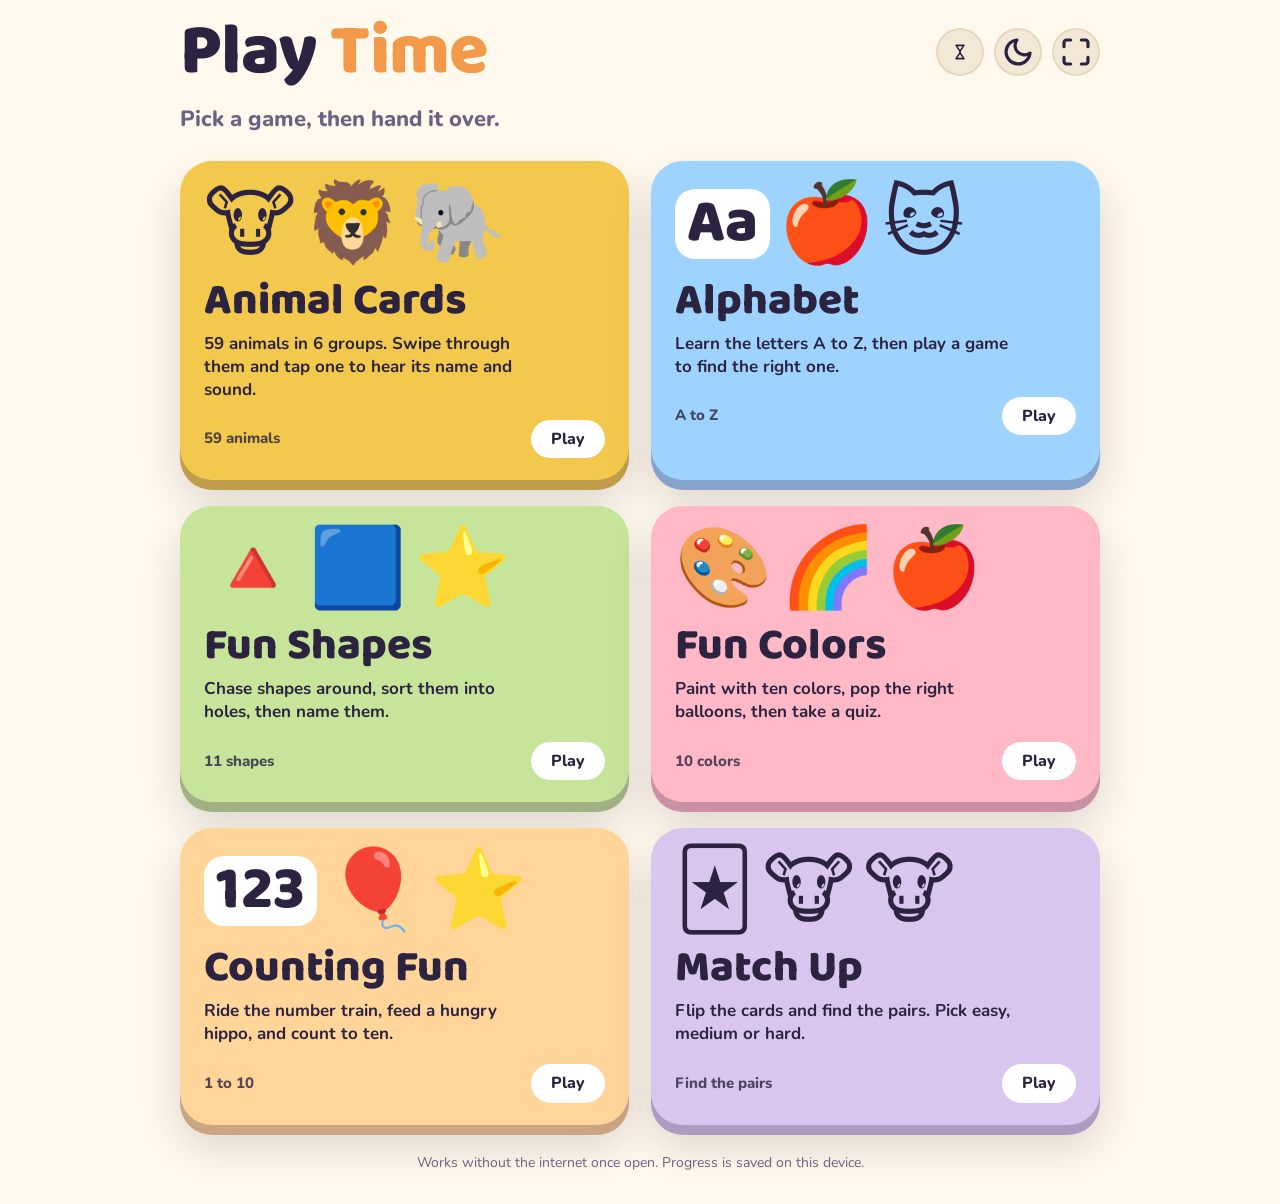
==== index.html @ bae65117 "Add a bear app icon, favicon and home-screen manifest Co-Authored-By: Claude Opus 5.5 <noreply@anthr" ====
<!doctype html>
<html lang="en">
<head>
<meta charset="utf-8">
<meta name="viewport" content="width=device-width, initial-scale=1, viewport-fit=cover">
<meta name="theme-color" content="#FFF8EC">
<script src="js/theme.js"></script>
<link rel="icon" href="icon.svg" type="image/svg+xml">
<link rel="apple-touch-icon" href="apple-touch-icon.png">
<link rel="manifest" href="manifest.webmanifest">
<title>Play Time</title>
<link rel="preconnect" href="https://fonts.googleapis.com">
<link rel="preconnect" href="https://fonts.gstatic.com" crossorigin>
<link rel="stylesheet" href="https://fonts.googleapis.com/css2?family=Baloo+2:wght@600;800&family=Nunito:wght@500;700;800&display=swap">
<link rel="stylesheet" href="css/base.css">
<link rel="stylesheet" href="css/hub.css">
</head>
<body>
<main class="wrap hub">
  <header class="bar">
    <h1>Play <span>Time</span></h1>
    <button class="icon-btn" data-theme-toggle aria-label="Switch to dark mode"><svg class="i-moon" viewBox="0 0 24 24" fill="none" stroke="currentColor" stroke-width="2.4" stroke-linecap="round" stroke-linejoin="round" aria-hidden="true"><path d="M21 12.8A9 9 0 1 1 11.2 3a7 7 0 0 0 9.8 9.8z"/></svg><svg class="i-sun" viewBox="0 0 24 24" fill="none" stroke="currentColor" stroke-width="2.4" stroke-linecap="round" stroke-linejoin="round" aria-hidden="true"><circle cx="12" cy="12" r="4"/><path d="M12 2v2M12 20v2M4.9 4.9l1.4 1.4M17.7 17.7l1.4 1.4M2 12h2M20 12h2M4.9 19.1l1.4-1.4M17.7 6.3l1.4-1.4"/></svg></button>
    <button class="icon-btn" id="fsBtn" aria-label="Full screen"><svg viewBox="0 0 24 24" fill="none" stroke="currentColor" stroke-width="2.4" stroke-linecap="round" stroke-linejoin="round" aria-hidden="true"><path d="M8 3H5a2 2 0 0 0-2 2v3M21 8V5a2 2 0 0 0-2-2h-3M3 16v3a2 2 0 0 0 2 2h3M16 21h3a2 2 0 0 0 2-2v-3"/></svg></button>
  </header>
  <p class="lede">Pick a game, then hand it over.</p>
  <nav class="games" aria-label="Games">
    <a class="game chunky" href="animals.html" style="--c:#F2C94C">
      <span class="art" aria-hidden="true"><span>🐮</span><span>🦁</span><span>🐘</span></span>
      <span class="title">Animal Cards</span>
      <span class="desc" id="animalDesc">Swipe through animals and tap one to hear its name and sound.</span>
      <span class="foot"><span class="stat" id="animalStat"></span><span class="go">Play</span></span>
    </a>
    <a class="game chunky" href="alphabet.html" style="--c:#9FD3FF">
      <span class="art" aria-hidden="true"><span class="abc">Aa</span><span>🍎</span><span>🐱</span></span>
      <span class="title">Alphabet</span>
      <span class="desc">Learn the letters A to Z, then play a game to find the right one.</span>
      <span class="foot"><span class="stat" id="abcStat"></span><span class="go">Play</span></span>
    </a>
    <a class="game chunky" href="shapes.html" style="--c:#C6E59B">
      <span class="art" aria-hidden="true"><span>🔺</span><span>🟦</span><span>⭐</span></span>
      <span class="title">Fun Shapes</span>
      <span class="desc">Chase shapes around, sort them into holes, then name them.</span>
      <span class="foot"><span class="stat" id="shapeStat"></span><span class="go">Play</span></span>
    </a>
    <a class="game chunky" href="colors.html" style="--c:#FFB8C6">
      <span class="art" aria-hidden="true"><span>🎨</span><span>🌈</span><span>🍎</span></span>
      <span class="title">Fun Colors</span>
      <span class="desc">Paint with ten colors, pop the right balloons, then take a quiz.</span>
      <span class="foot"><span class="stat" id="colorStat"></span><span class="go">Play</span></span>
    </a>
    <a class="game chunky" href="numbers.html" style="--c:#FFD59A">
      <span class="art" aria-hidden="true"><span class="abc">123</span><span>🎈</span><span>⭐</span></span>
      <span class="title">Counting Fun</span>
      <span class="desc">Ride the number train, feed a hungry hippo, and count to ten.</span>
      <span class="foot"><span class="stat" id="numberStat"></span><span class="go">Play</span></span>
    </a>
    <a class="game chunky" href="memory.html" style="--c:#D9C6EF">
      <span class="art" aria-hidden="true"><span>🃏</span><span>🐮</span><span>🐮</span></span>
      <span class="title">Match Up</span>
      <span class="desc">Flip the cards and find the pairs. Pick easy, medium or hard.</span>
      <span class="foot"><span class="stat" id="memoryStat"></span><span class="go">Play</span></span>
    </a>
  </nav>
  <p class="small-print">Works without the internet once open. Progress is saved on this device.</p>
</main>
<script src="js/core.js"></script>
<script src="js/timer.js"></script>
<script src="js/data.js"></script>
<script src="js/hub.js"></script>
</body>
</html>
---- css/base.css ----
/* Play Time. Toy-box look: warm paper ground, one big saturated card at a time,
   chunky rounded type, every colored object sits on a darker "edge" like a wooden block. */
:root{
  --paper:#FFF8EC;
  --paper-2:#F3E8D6;
  --line:#E6D7BF;
  --ink:#2B2340;
  --ink-soft:#6B6283;
  --sun:#F2994A;
  --good:#2FA84F;
  --focus:#2F6FEB;
  --card-ink:#2B2340;
  --lift:0 22px 40px rgba(43,35,64,.16);
  --sky:linear-gradient(#8EC9FF, #DDF0FF 72%, #CDEFBF);
  --display:"Baloo 2","Arial Rounded MT Bold","Trebuchet MS",system-ui,sans-serif;
  --body:"Nunito","Avenir Next","Segoe UI",system-ui,sans-serif;
  color-scheme:light;
}
@media (prefers-color-scheme: dark){
  :root:not([data-theme="light"]){
    --paper:#1C1828; --paper-2:#272137; --line:#3A3250;
    --ink:#FBF4E6; --ink-soft:#B9AFCF; --sun:#FFB067; --focus:#8FB3FF;
    --lift:0 22px 40px rgba(0,0,0,.45);
    --sky:linear-gradient(#1B2556, #36498A 70%, #2A4A3A);
    color-scheme:dark;
  }
}
:root[data-theme="dark"]{
  --paper:#1C1828; --paper-2:#272137; --line:#3A3250;
  --ink:#FBF4E6; --ink-soft:#B9AFCF; --sun:#FFB067; --focus:#8FB3FF;
  --lift:0 22px 40px rgba(0,0,0,.45);
  --sky:linear-gradient(#1B2556, #36498A 70%, #2A4A3A);
  color-scheme:dark;
}

*{box-sizing:border-box}
html{-webkit-text-size-adjust:100%}
body{
  margin:0;
  background:var(--paper); color:var(--ink);
  font-family:var(--body); font-size:16px; line-height:1.4;
  padding-left:max(16px, env(safe-area-inset-left,0px));
  padding-right:max(16px, env(safe-area-inset-right,0px));
  padding-block:max(16px, env(safe-area-inset-top,0px)) max(32px, env(safe-area-inset-bottom,0px));
  -webkit-tap-highlight-color:transparent;
  overscroll-behavior:none;
  transition:background-color .3s, color .3s;
}
[hidden]{display:none!important}
button{font:inherit; color:inherit; cursor:pointer; -webkit-user-select:none; user-select:none}
:focus-visible{outline:3px solid var(--focus); outline-offset:3px}
.wrap{max-width:920px; margin:0 auto; display:flex; flex-direction:column; gap:18px}

/* Top bar */
.bar{display:flex; align-items:center; gap:10px}
.bar h1{
  flex:1; min-width:0; margin:0;
  font-family:var(--display); font-weight:800; line-height:1; letter-spacing:-.01em;
  font-size:clamp(26px,5vw,38px); text-wrap:balance;
}
.bar h1 span{color:var(--sun)}
.icon-btn{
  width:48px; height:48px; flex:none; display:grid; place-items:center;
  border-radius:50%; border:2px solid var(--line); background:var(--paper-2); color:var(--ink);
  text-decoration:none; transition:transform .12s;
}
.icon-btn:active{transform:scale(.9)}
 .i-sun{display:none}
[data-theme-toggle].is-dark .i-sun{display:block}
[data-theme-toggle].is-dark .i-moon{display:none}

/* Chip row (groups, modes). Scrolls sideways on phones instead of wrapping into a pile. */
.chips{
  display:flex; gap:8px; overflow-x:auto; scrollbar-width:none;
  padding:4px 4px 10px; margin-inline:-4px;
}
.chips::-webkit-scrollbar{display:none}
.chip{
  flex:none; display:flex; align-items:center; gap:8px; white-space:nowrap;
  border:none; border-radius:18px; padding:10px 16px;
  font-weight:800; font-size:16px; background:var(--paper-2);
  transition:transform .12s;
}
.chip:active{transform:scale(.95)}
.chip .e{font-size:22px; line-height:1}
.chip[aria-pressed="true"]{background:var(--ink); color:var(--paper)}

/* Colored chunky objects: fill from --c, edge a darker shade of the same color. */
.chunky{
  --edge:rgba(43,35,64,.22);
  background:var(--c, #F2C94C); color:var(--card-ink);
  box-shadow:0 10px 0 var(--edge), var(--lift);
}
@supports (color: color-mix(in srgb, red, blue)){
  .chunky{--edge:color-mix(in srgb, var(--c, #F2C94C) 70%, #4a3550)}
}

.hint{margin:0; text-align:center; color:var(--ink-soft); font-weight:700; font-size:14px; text-wrap:balance}

/* Grown-ups settings sheet */
dialog.sheet{
  border:none; border-radius:28px; padding:0;
  width:min(440px, calc(100% - 32px)); max-height:calc(100% - 32px);
  background:var(--paper); color:var(--ink); box-shadow:var(--lift);
}
dialog.sheet::backdrop{background:rgba(28,24,40,.5)}
.sheet-in{padding:22px; display:flex; flex-direction:column; gap:6px}
.sheet h2{font-family:var(--display); font-weight:800; font-size:26px; margin:0; line-height:1.1}
.sheet .note{margin:0 0 8px; color:var(--ink-soft); font-size:14px}
.opt{
  display:flex; align-items:center; justify-content:space-between; gap:14px;
  padding:12px 0; border-bottom:1px solid var(--line); font-weight:700; cursor:pointer;
}
.opt input[type="checkbox"]{
  appearance:none; -webkit-appearance:none; margin:0; flex:none; cursor:pointer;
  width:52px; height:30px; border-radius:999px; background:var(--line); position:relative;
  transition:background .2s;
}
.opt input[type="checkbox"]::after{
  content:""; position:absolute; top:3px; left:3px; width:24px; height:24px; border-radius:50%;
  background:#fff; box-shadow:0 1px 3px rgba(0,0,0,.25); transition:transform .2s;
}
.opt input[type="checkbox"]:checked{background:var(--good)}
.opt input[type="checkbox"]:checked::after{transform:translateX(22px)}
.seg{display:flex; gap:4px; padding:4px; border-radius:999px; background:var(--paper-2); flex:none}
.seg label{position:relative; cursor:pointer}
.seg input{position:absolute; inset:0; opacity:0; margin:0; cursor:pointer}
.seg span{display:block; padding:6px 14px; border-radius:999px; font-weight:800; font-variant-numeric:tabular-nums}
.seg input:checked + span{background:var(--ink); color:var(--paper)}
.seg input:focus-visible + span{outline:3px solid var(--focus); outline-offset:2px}
.sheet-actions{display:flex; gap:10px; justify-content:space-between; flex-wrap:wrap; margin-top:14px}
.btn{border:none; border-radius:999px; padding:12px 20px; font-weight:800; background:var(--ink); color:var(--paper)}
.btn.quiet{background:var(--paper-2); color:var(--ink)}
.btn.armed{background:#C8443A; color:#fff}

/* Celebrations */
.confetti{position:fixed; inset:0; width:100%; height:100%; pointer-events:none; z-index:50}
.badge{
  position:fixed; left:50%; top:38%; z-index:51; pointer-events:none;
  transform:translate(-50%,-50%); max-width:calc(100% - 32px);
  background:var(--ink); color:var(--paper); box-shadow:var(--lift);
  font-family:var(--display); font-weight:800; font-size:clamp(24px,6vw,38px); line-height:1.15;
  padding:14px 28px; border-radius:24px; text-align:center; text-wrap:balance;
  animation:badge 2.4s ease forwards;
}
@keyframes badge{
  0%{opacity:0; transform:translate(-50%,-30%) scale(.8)}
  12%{opacity:1; transform:translate(-50%,-50%) scale(1.06)}
  20%{transform:translate(-50%,-50%) scale(1)}
  85%{opacity:1}
  100%{opacity:0; transform:translate(-50%,-62%)}
}
@media (prefers-reduced-motion: reduce){
  .badge{animation:none}
  .chip,.icon-btn{transition:none}
}

/* Play timer */
.timer-btn{width:auto; min-width:48px; padding:0 14px; gap:8px; display:flex; align-items:center; justify-content:center}
.timer-btn .t{display:none; font-family:var(--display); font-weight:800; font-size:16px; font-variant-numeric:tabular-nums}
.timer-btn.on{background:var(--ink); color:var(--paper); border-color:var(--ink)}
.timer-btn.on .t{display:inline}
.dur{display:flex; flex-wrap:wrap; gap:8px; padding:6px 0 4px}
.dur .chip{background:var(--paper-2)}
.gate-q{font-family:var(--display); font-weight:800; font-size:26px; margin-top:4px}
.gate-in{
  font:inherit; font-size:24px; font-weight:800; width:100%; padding:12px 16px; border-radius:16px;
  border:2px solid var(--line); background:var(--paper-2); color:var(--ink); font-variant-numeric:tabular-nums;
}
.gate-err{margin:0; min-height:1.3em; color:#C8443A; font-weight:700; font-size:14px}
.timelock{
  position:fixed; inset:0; z-index:1000; display:grid; place-items:center; padding:24px; text-align:center;
  background:var(--paper); color:var(--ink);
}
.timelock-in{display:flex; flex-direction:column; align-items:center; gap:14px; max-width:420px}
.timelock .moon{font-size:clamp(100px,30vw,170px); line-height:1}
.timelock h2{margin:0; font-family:var(--display); font-weight:800; font-size:clamp(38px,10vw,64px); line-height:1}
.timelock p{margin:0; font-weight:700; font-size:clamp(18px,4vw,22px); color:var(--ink-soft)}
.timelock .btn{margin-top:18px}
---- css/hub.css ----
.hub{gap:22px}
.hub .bar h1{font-size:clamp(44px,10vw,72px)}
.lede{margin:-6px 0 4px; font-weight:800; font-size:clamp(18px,3.5vw,22px); color:var(--ink-soft); text-wrap:balance}
.games{display:grid; grid-template-columns:repeat(auto-fit, minmax(min(100%,300px),1fr)); gap:26px 22px}
.game{
  display:flex; flex-direction:column; gap:10px; padding:24px 24px 22px; border-radius:32px;
  text-decoration:none; transition:transform .15s, box-shadow .15s;
}
.game:hover{transform:translateY(-3px)}
.game:active{transform:translateY(6px); box-shadow:0 4px 0 var(--edge), var(--lift)}
.game:focus-visible{outline:4px solid var(--focus); outline-offset:5px}
.art{display:flex; align-items:center; gap:8px; font-size:clamp(54px,12vw,78px); line-height:1; padding-bottom:6px}
.art .abc{
  font-family:var(--display); font-weight:800; font-size:.78em; line-height:1.15;
  background:#fff; border-radius:20px; padding:0 12px;
}
.game .title{font-family:var(--display); font-weight:800; font-size:clamp(32px,7vw,44px); line-height:1}
.game .desc{font-weight:700; font-size:17px; line-height:1.35; max-width:34ch}
.game .foot{display:flex; align-items:center; justify-content:space-between; gap:12px; flex-wrap:wrap; margin-top:8px}
.game .stat{font-weight:800; font-size:15px; font-variant-numeric:tabular-nums; opacity:.8}
.game .go{background:#fff; border-radius:999px; padding:8px 20px; font-weight:800}
.small-print{margin:6px 0 0; color:var(--ink-soft); font-size:14px; text-align:center}
@media (prefers-reduced-motion: reduce){.game{transition:none}}
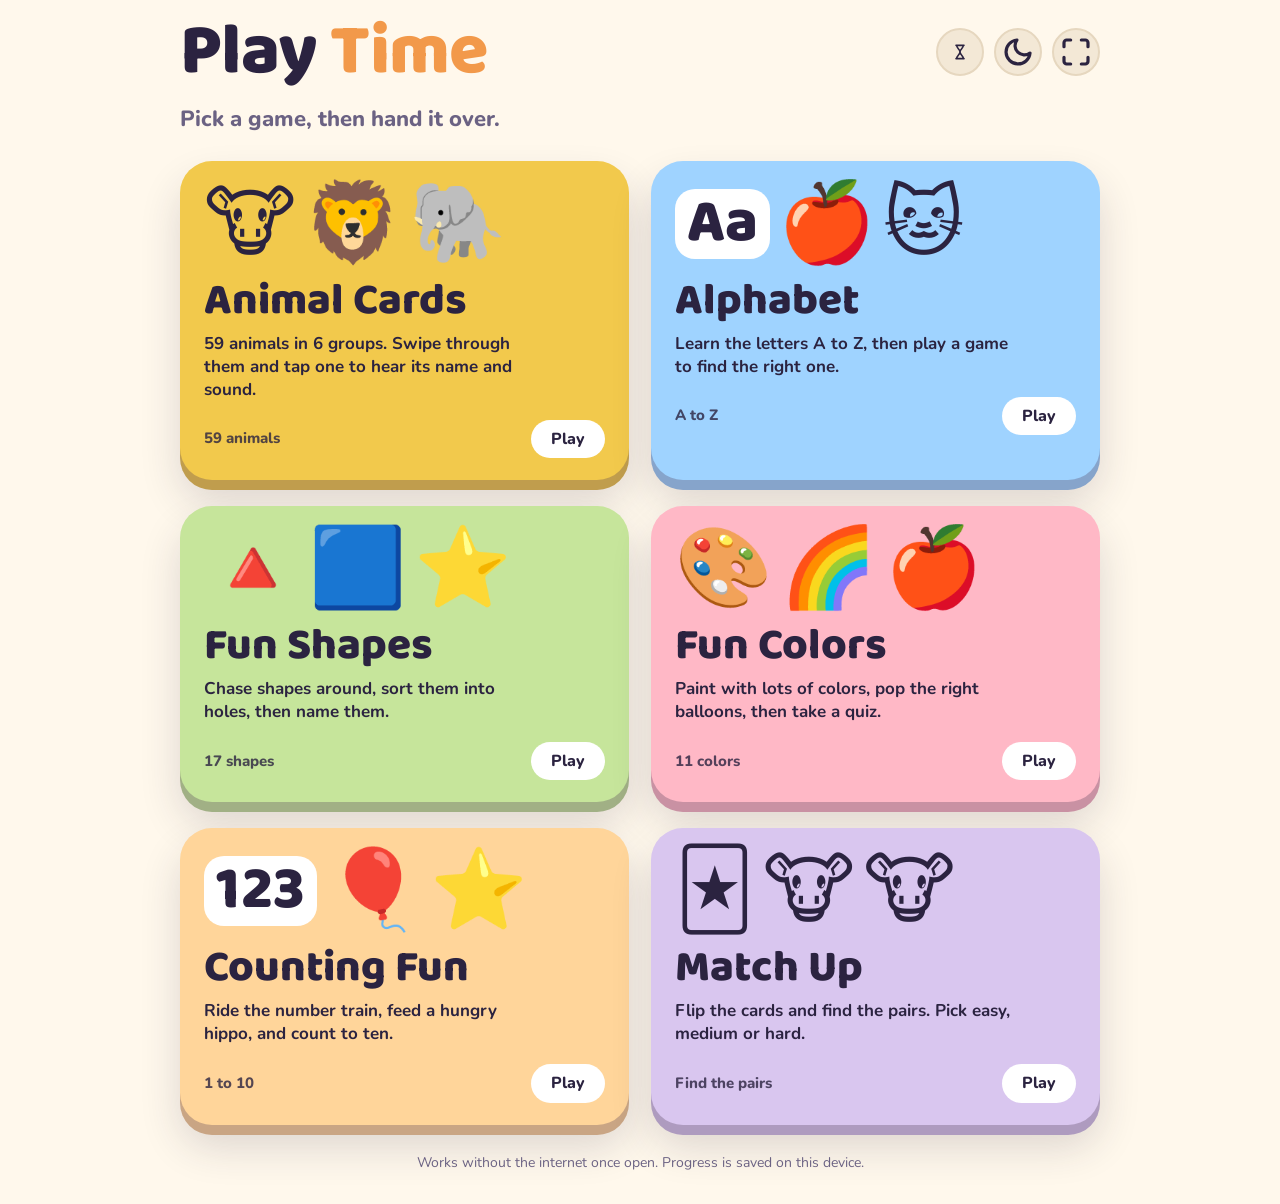
==== commit 7ca74d23: "Add Gray to Fun Colors and six more shapes to Fun Shapes Gray joins the colors (11 now). New shapes:" ====
--- a/index.html
+++ b/index.html
@@ -45,7 +45,7 @@
     <a class="game chunky" href="colors.html" style="--c:#FFB8C6">
       <span class="art" aria-hidden="true"><span>🎨</span><span>🌈</span><span>🍎</span></span>
       <span class="title">Fun Colors</span>
-      <span class="desc">Paint with ten colors, pop the right balloons, then take a quiz.</span>
+      <span class="desc">Paint with lots of colors, pop the right balloons, then take a quiz.</span>
       <span class="foot"><span class="stat" id="colorStat"></span><span class="go">Play</span></span>
     </a>
     <a class="game chunky" href="numbers.html" style="--c:#FFD59A">
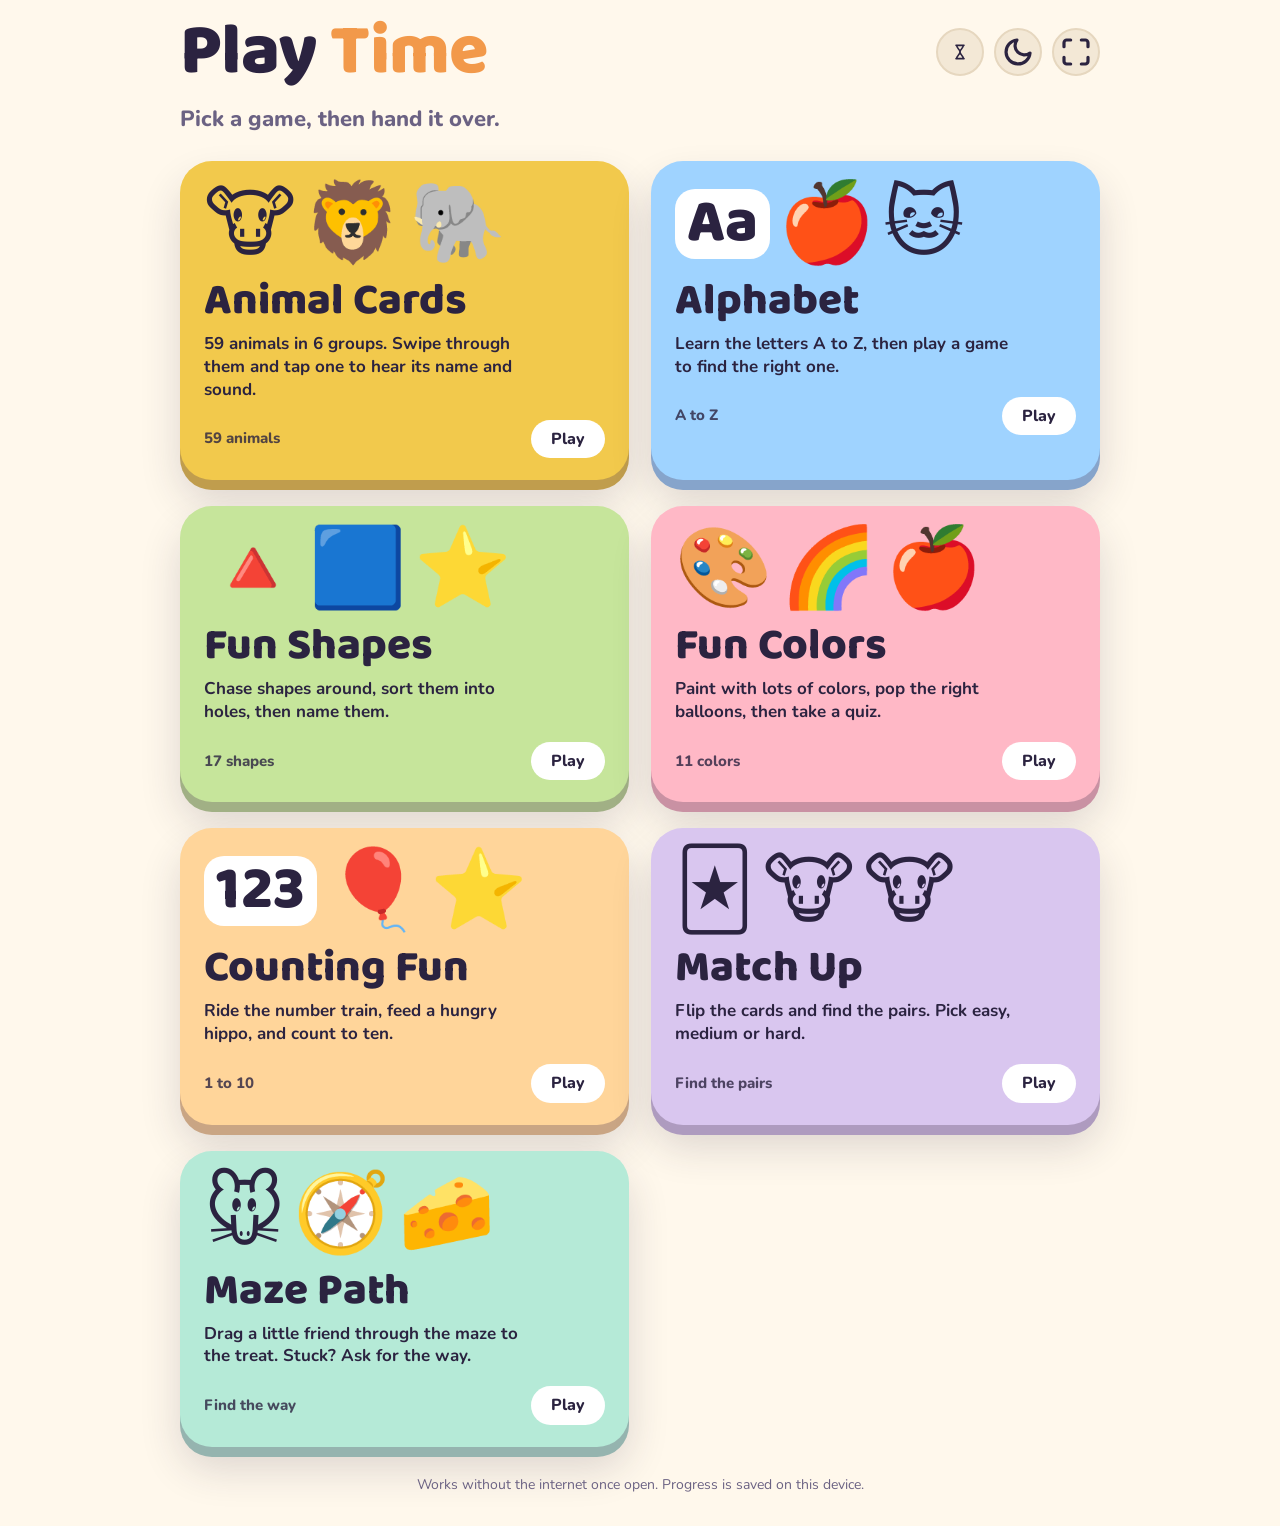
==== commit 372280fb: "Add Maze Path game Drag an animal through a generated maze to its treat. Three sizes, arrow keys, an" ====
--- a/index.html
+++ b/index.html
@@ -60,6 +60,12 @@
       <span class="desc">Flip the cards and find the pairs. Pick easy, medium or hard.</span>
       <span class="foot"><span class="stat" id="memoryStat"></span><span class="go">Play</span></span>
     </a>
+    <a class="game chunky" href="maze.html" style="--c:#B5EAD7">
+      <span class="art" aria-hidden="true"><span>🐭</span><span>🧭</span><span>🧀</span></span>
+      <span class="title">Maze Path</span>
+      <span class="desc">Drag a little friend through the maze to the treat. Stuck? Ask for the way.</span>
+      <span class="foot"><span class="stat" id="mazeStat"></span><span class="go">Play</span></span>
+    </a>
   </nav>
   <p class="small-print">Works without the internet once open. Progress is saved on this device.</p>
 </main>
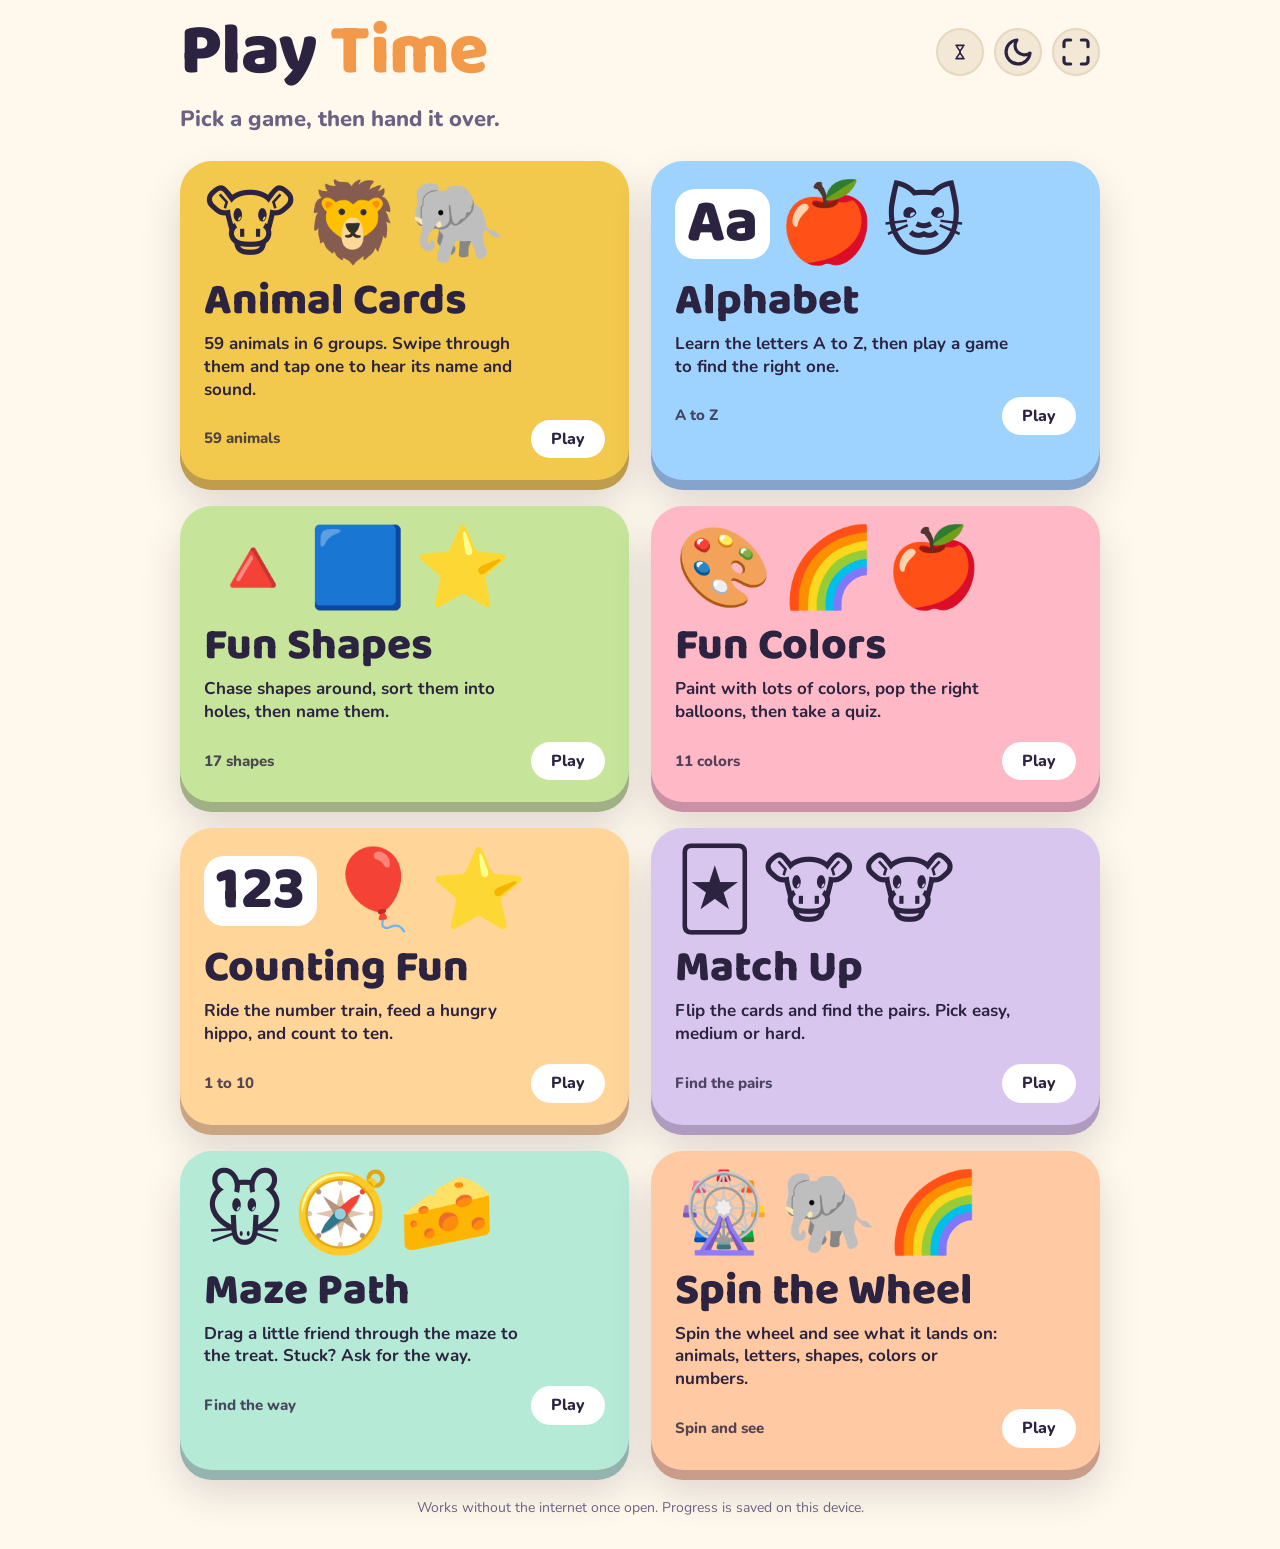
==== commit dfce3495: "Add Spin the Wheel game An 8-slice wheel of animals, letters, shapes, colors or numbers. Tap to spin" ====
--- a/index.html
+++ b/index.html
@@ -66,6 +66,12 @@
       <span class="desc">Drag a little friend through the maze to the treat. Stuck? Ask for the way.</span>
       <span class="foot"><span class="stat" id="mazeStat"></span><span class="go">Play</span></span>
     </a>
+    <a class="game chunky" href="wheel.html" style="--c:#FFC9A3">
+      <span class="art" aria-hidden="true"><span>🎡</span><span>🐘</span><span>🌈</span></span>
+      <span class="title">Spin the Wheel</span>
+      <span class="desc">Spin the wheel and see what it lands on: animals, letters, shapes, colors or numbers.</span>
+      <span class="foot"><span class="stat" id="wheelStat"></span><span class="go">Play</span></span>
+    </a>
   </nav>
   <p class="small-print">Works without the internet once open. Progress is saved on this device.</p>
 </main>
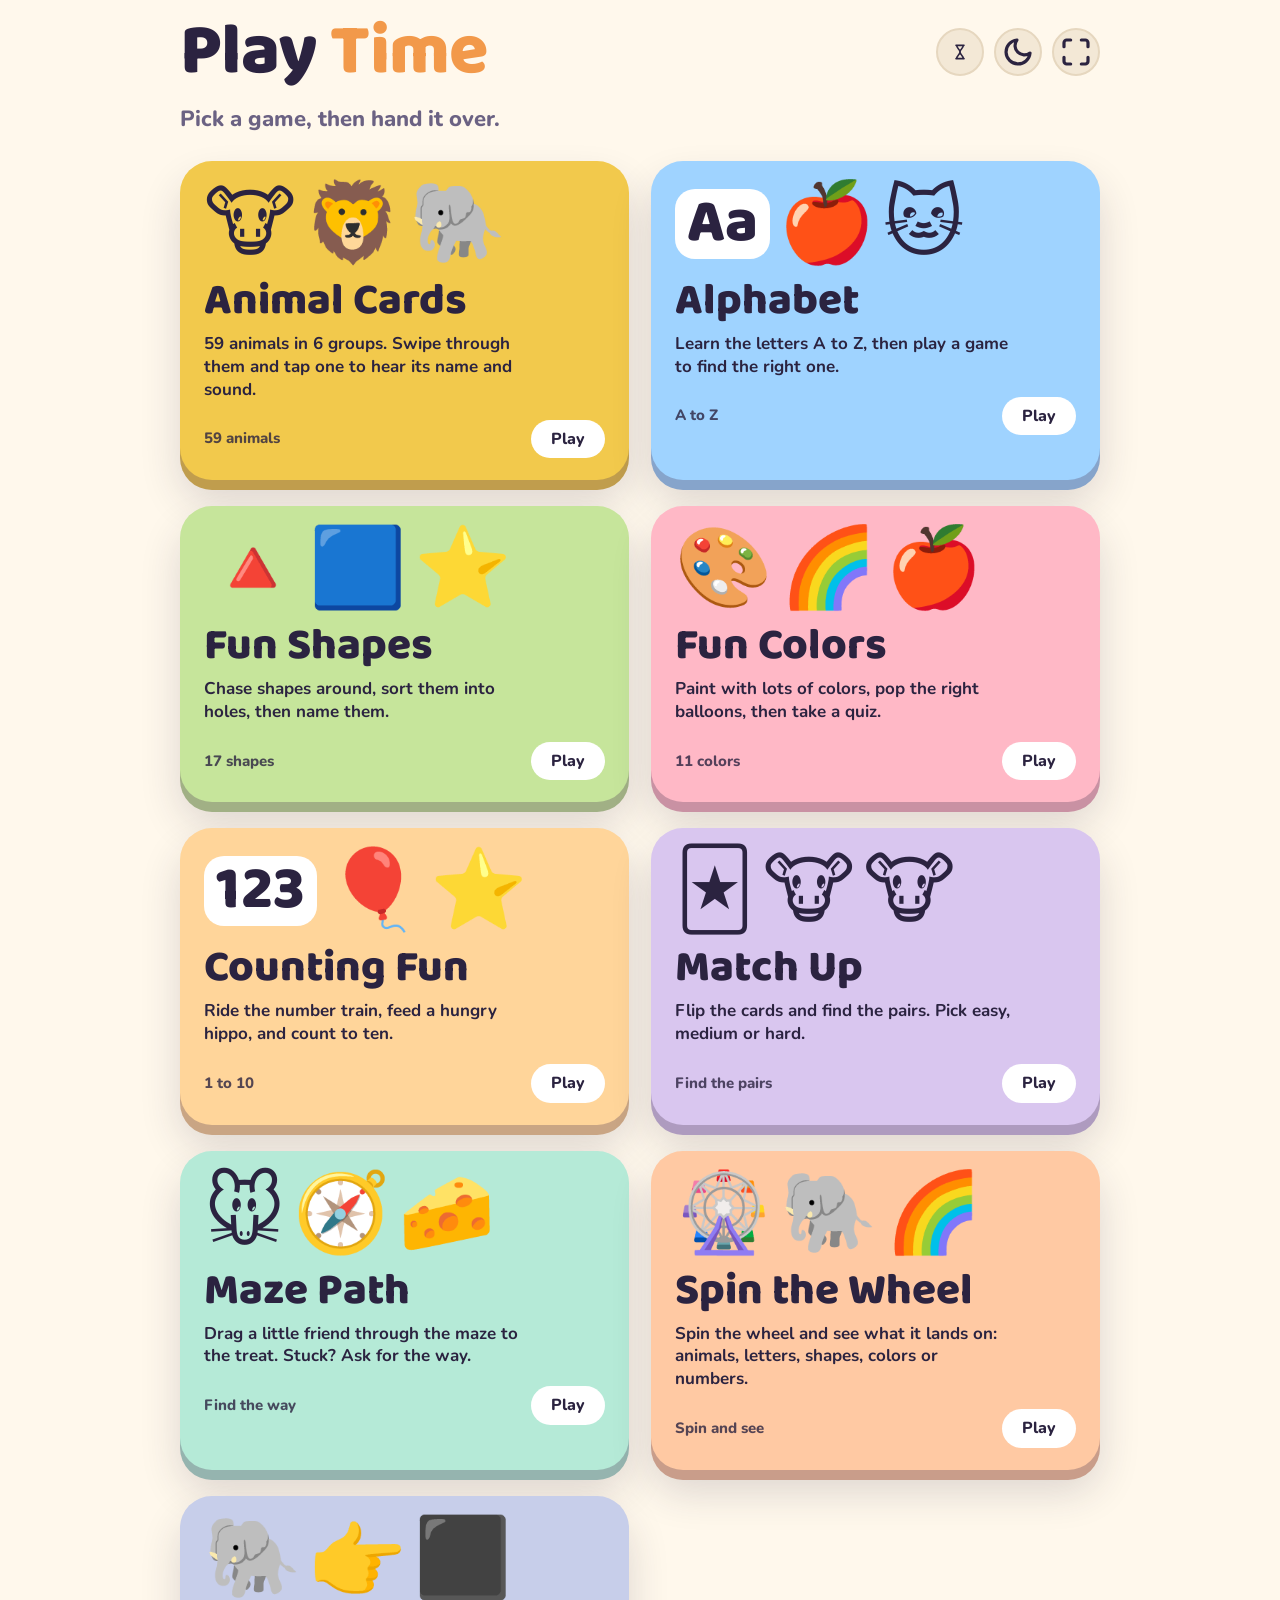
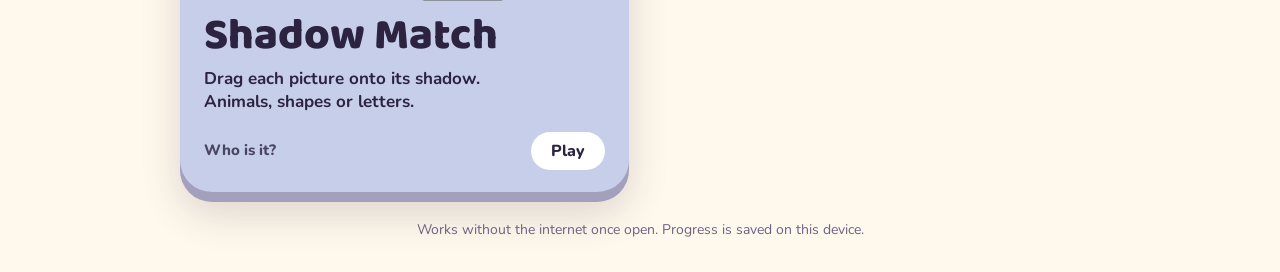
==== commit 50391ff4: "Add Shadow Match game Drag a picture onto its black silhouette (or tap picture then shadow). Animals" ====
--- a/index.html
+++ b/index.html
@@ -72,6 +72,12 @@
       <span class="desc">Spin the wheel and see what it lands on: animals, letters, shapes, colors or numbers.</span>
       <span class="foot"><span class="stat" id="wheelStat"></span><span class="go">Play</span></span>
     </a>
+    <a class="game chunky" href="shadow.html" style="--c:#C7CEEA">
+      <span class="art" aria-hidden="true"><span>🐘</span><span>👉</span><span>⬛</span></span>
+      <span class="title">Shadow Match</span>
+      <span class="desc">Drag each picture onto its shadow. Animals, shapes or letters.</span>
+      <span class="foot"><span class="stat" id="shadowStat"></span><span class="go">Play</span></span>
+    </a>
   </nav>
   <p class="small-print">Works without the internet once open. Progress is saved on this device.</p>
 </main>
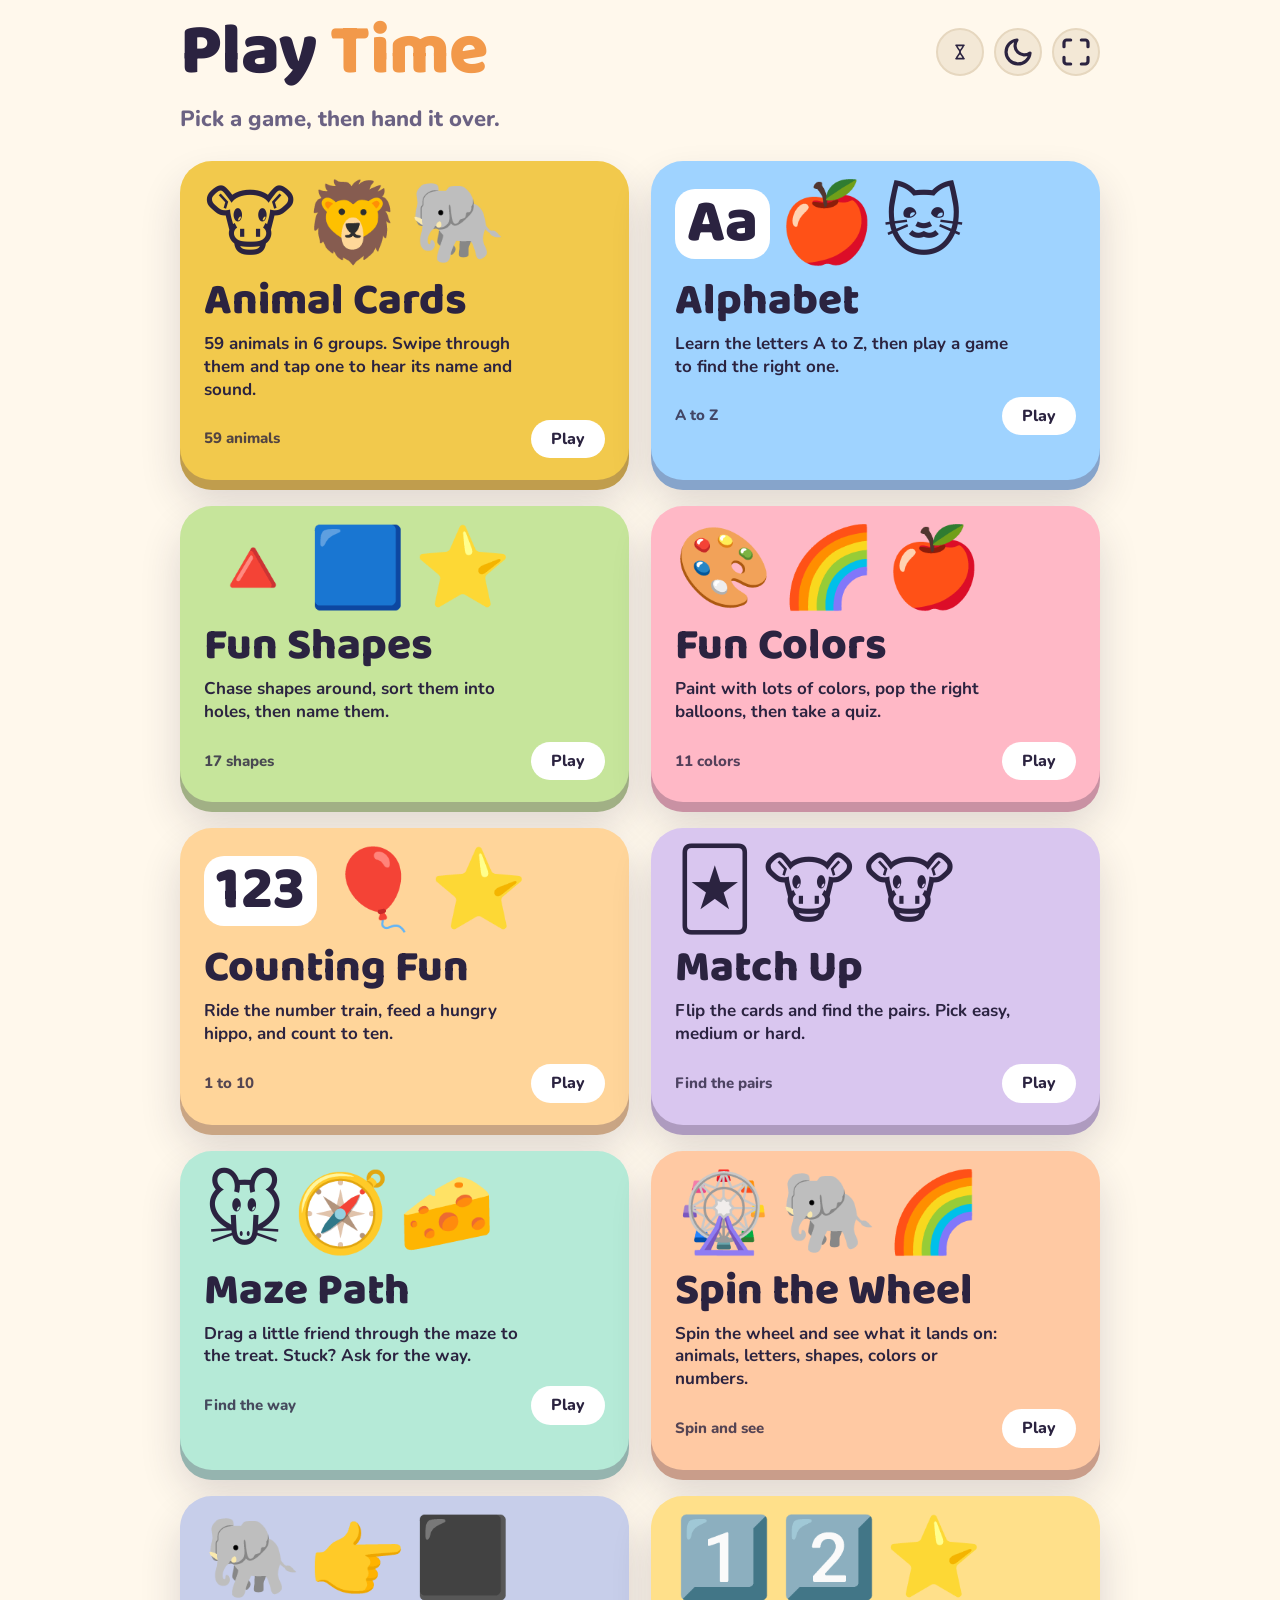
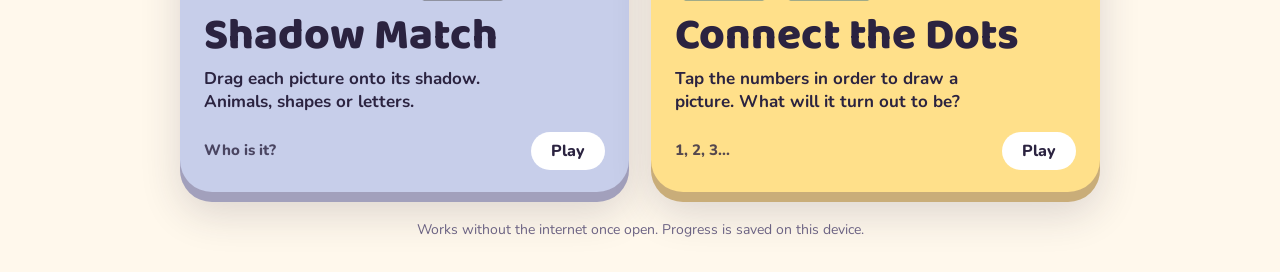
==== commit eeb6680f: "Add Connect the Dots game Tap numbered dots in order to draw a picture (10 pictures across three lev" ====
--- a/index.html
+++ b/index.html
@@ -78,6 +78,12 @@
       <span class="desc">Drag each picture onto its shadow. Animals, shapes or letters.</span>
       <span class="foot"><span class="stat" id="shadowStat"></span><span class="go">Play</span></span>
     </a>
+    <a class="game chunky" href="dots.html" style="--c:#FFE08A">
+      <span class="art" aria-hidden="true"><span>1️⃣</span><span>2️⃣</span><span>⭐</span></span>
+      <span class="title">Connect the Dots</span>
+      <span class="desc">Tap the numbers in order to draw a picture. What will it turn out to be?</span>
+      <span class="foot"><span class="stat" id="dotsStat"></span><span class="go">Play</span></span>
+    </a>
   </nav>
   <p class="small-print">Works without the internet once open. Progress is saved on this device.</p>
 </main>
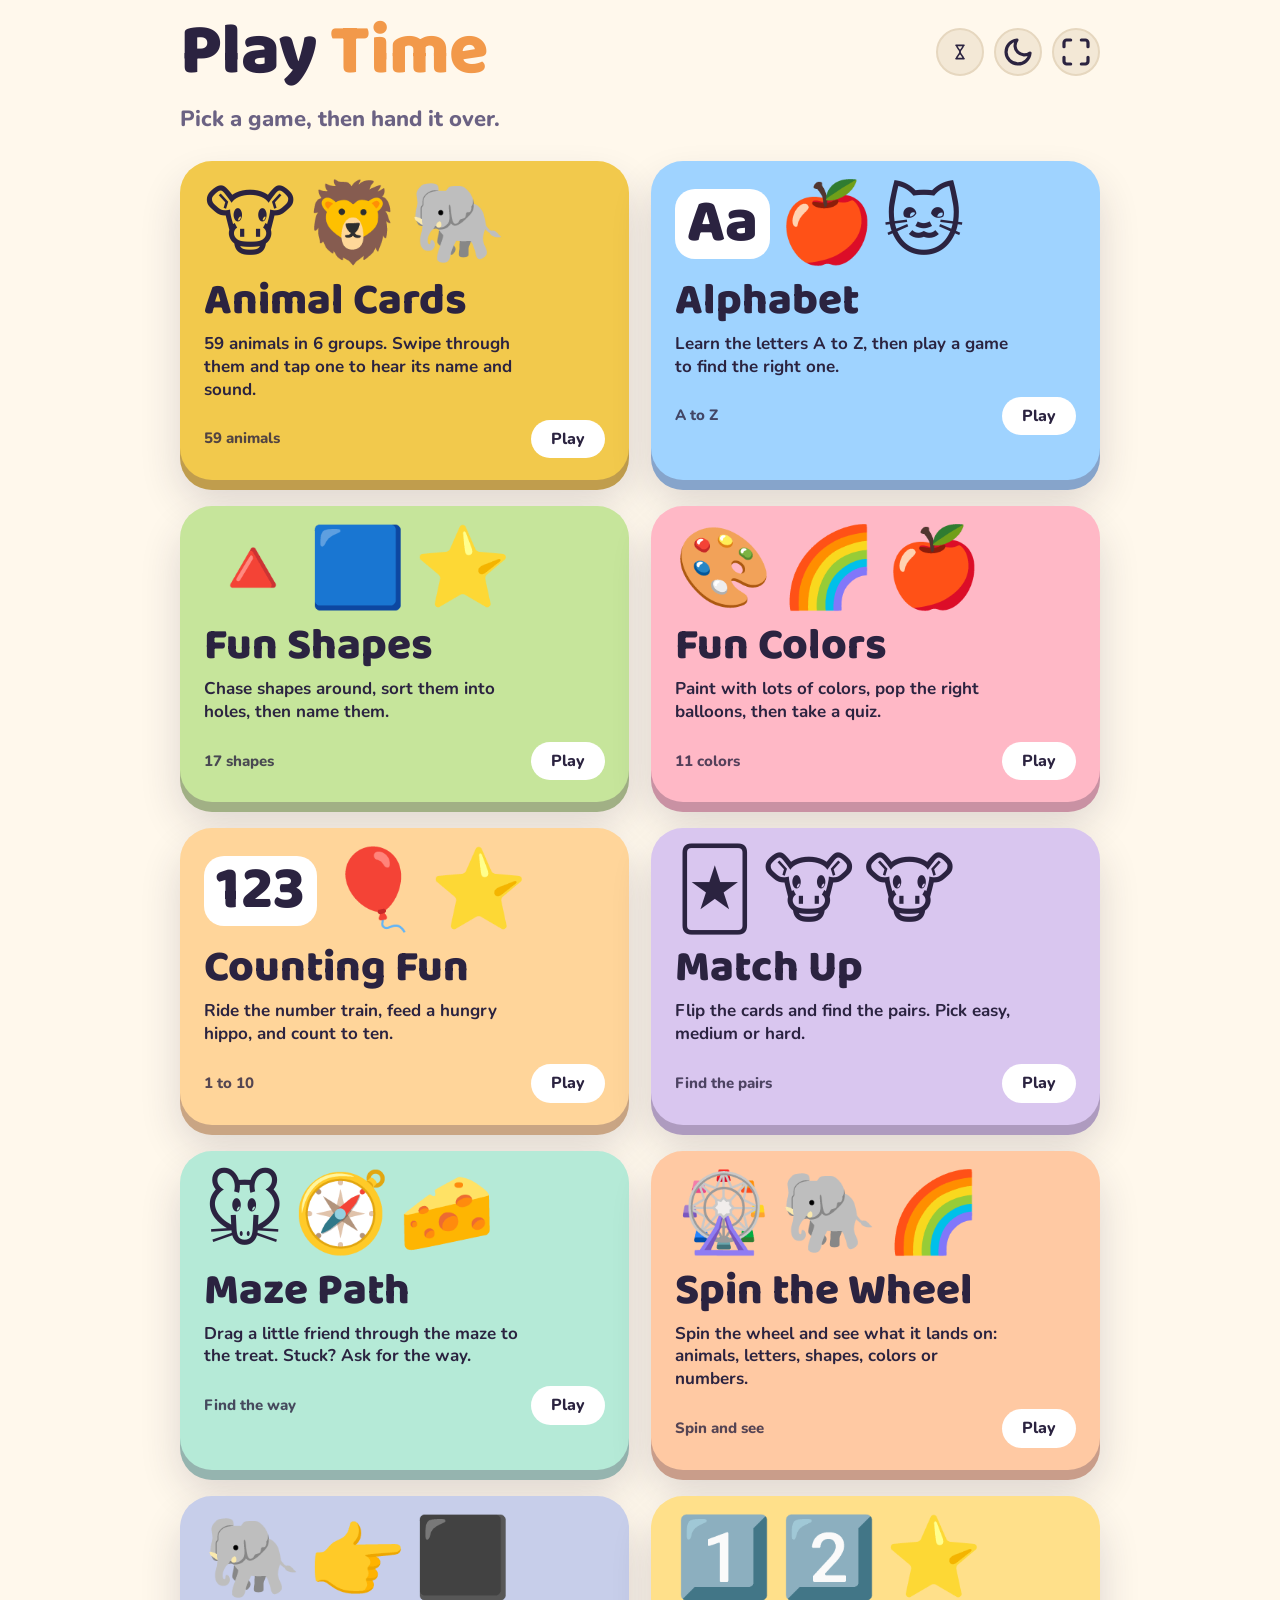
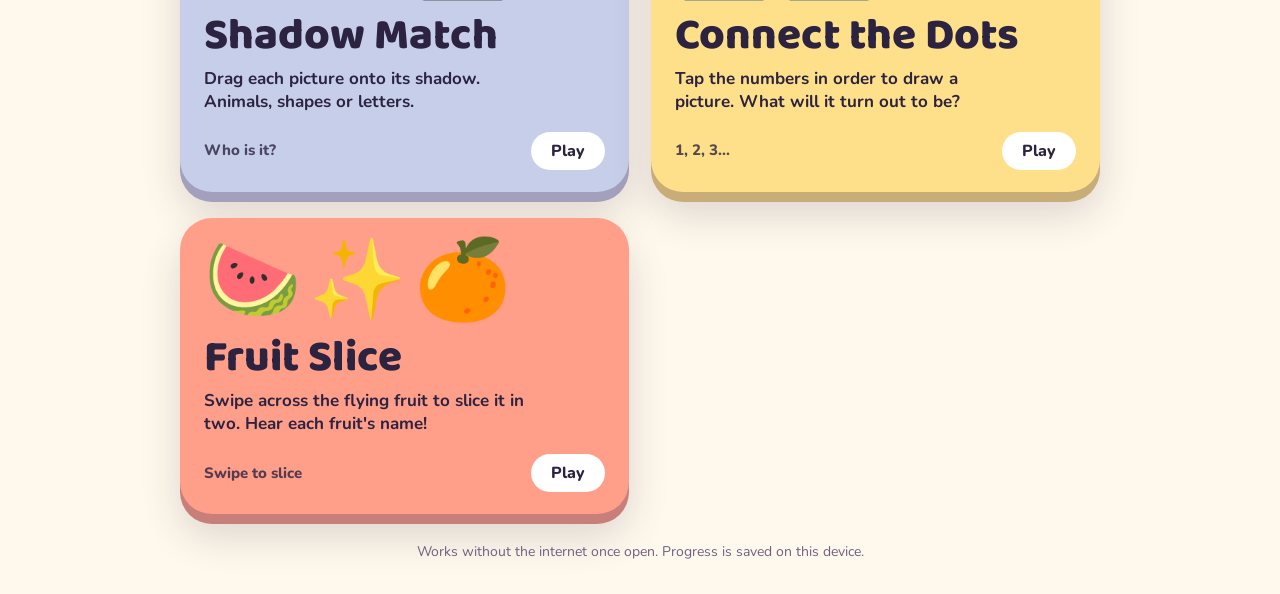
==== commit 14dde1ea: "Add Fruit Slice game Swipe across tossed fruit to slice it in two, with juice, a spoken name and a b" ====
--- a/index.html
+++ b/index.html
@@ -84,6 +84,12 @@
       <span class="desc">Tap the numbers in order to draw a picture. What will it turn out to be?</span>
       <span class="foot"><span class="stat" id="dotsStat"></span><span class="go">Play</span></span>
     </a>
+    <a class="game chunky" href="slice.html" style="--c:#FF9F8A">
+      <span class="art" aria-hidden="true"><span>🍉</span><span>✨</span><span>🍊</span></span>
+      <span class="title">Fruit Slice</span>
+      <span class="desc">Swipe across the flying fruit to slice it in two. Hear each fruit's name!</span>
+      <span class="foot"><span class="stat" id="sliceStat"></span><span class="go">Play</span></span>
+    </a>
   </nav>
   <p class="small-print">Works without the internet once open. Progress is saved on this device.</p>
 </main>
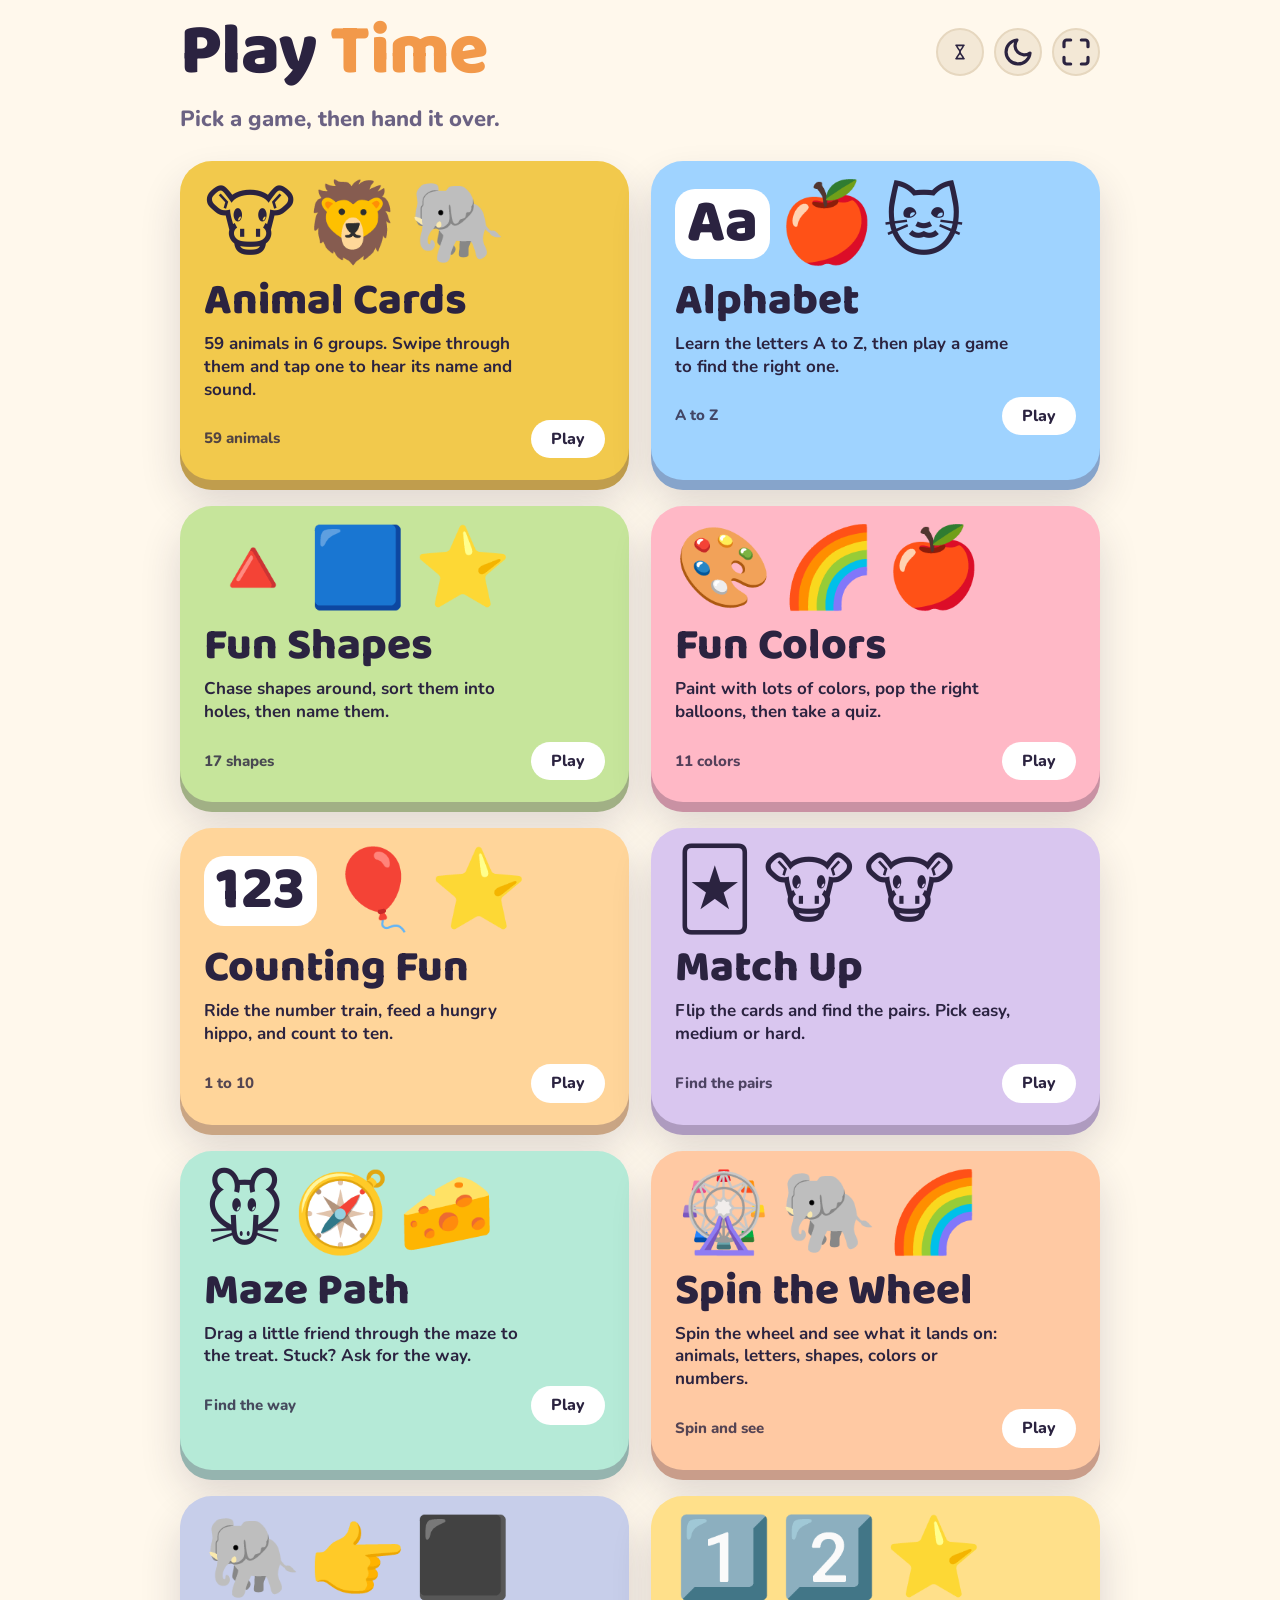
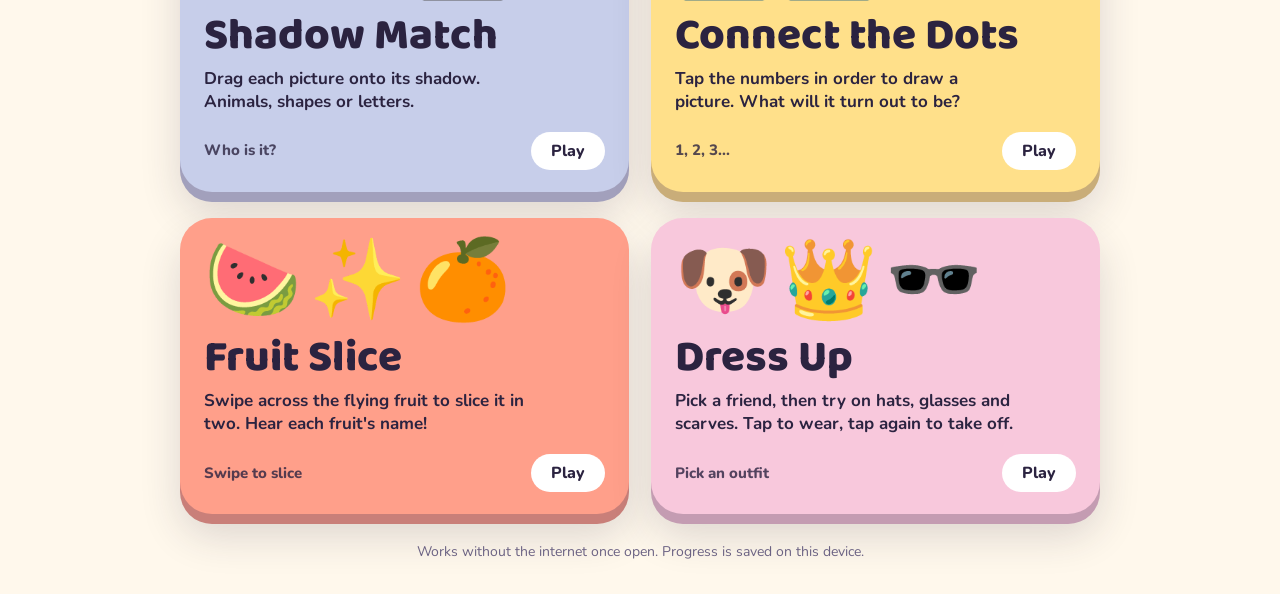
==== commit 1b66e4d4: "Add Dress Up game Pick an animal friend and tap hats, glasses and neckwear to wear them. Says what e" ====
--- a/index.html
+++ b/index.html
@@ -90,6 +90,12 @@
       <span class="desc">Swipe across the flying fruit to slice it in two. Hear each fruit's name!</span>
       <span class="foot"><span class="stat" id="sliceStat"></span><span class="go">Play</span></span>
     </a>
+    <a class="game chunky" href="dress.html" style="--c:#F8C8DC">
+      <span class="art" aria-hidden="true"><span>🐶</span><span>👑</span><span>🕶️</span></span>
+      <span class="title">Dress Up</span>
+      <span class="desc">Pick a friend, then try on hats, glasses and scarves. Tap to wear, tap again to take off.</span>
+      <span class="foot"><span class="stat" id="dressStat"></span><span class="go">Play</span></span>
+    </a>
   </nav>
   <p class="small-print">Works without the internet once open. Progress is saved on this device.</p>
 </main>
